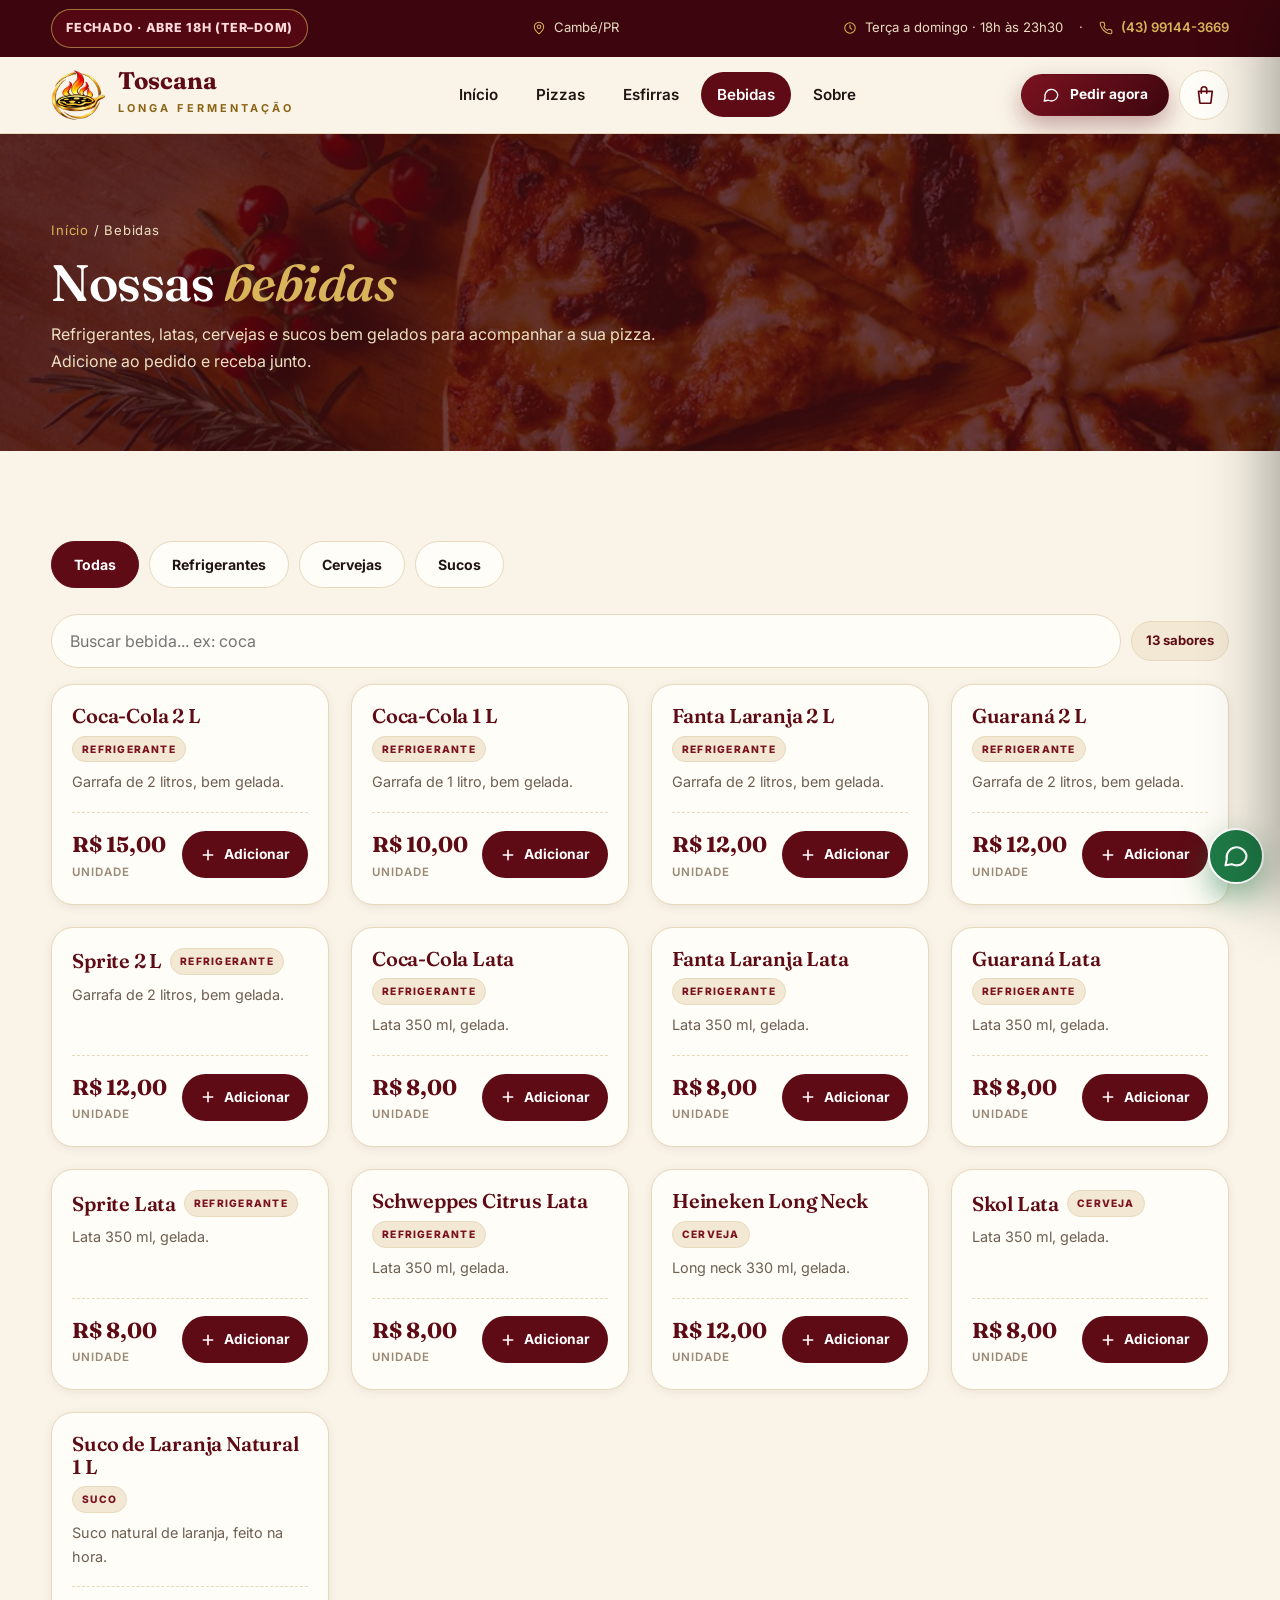
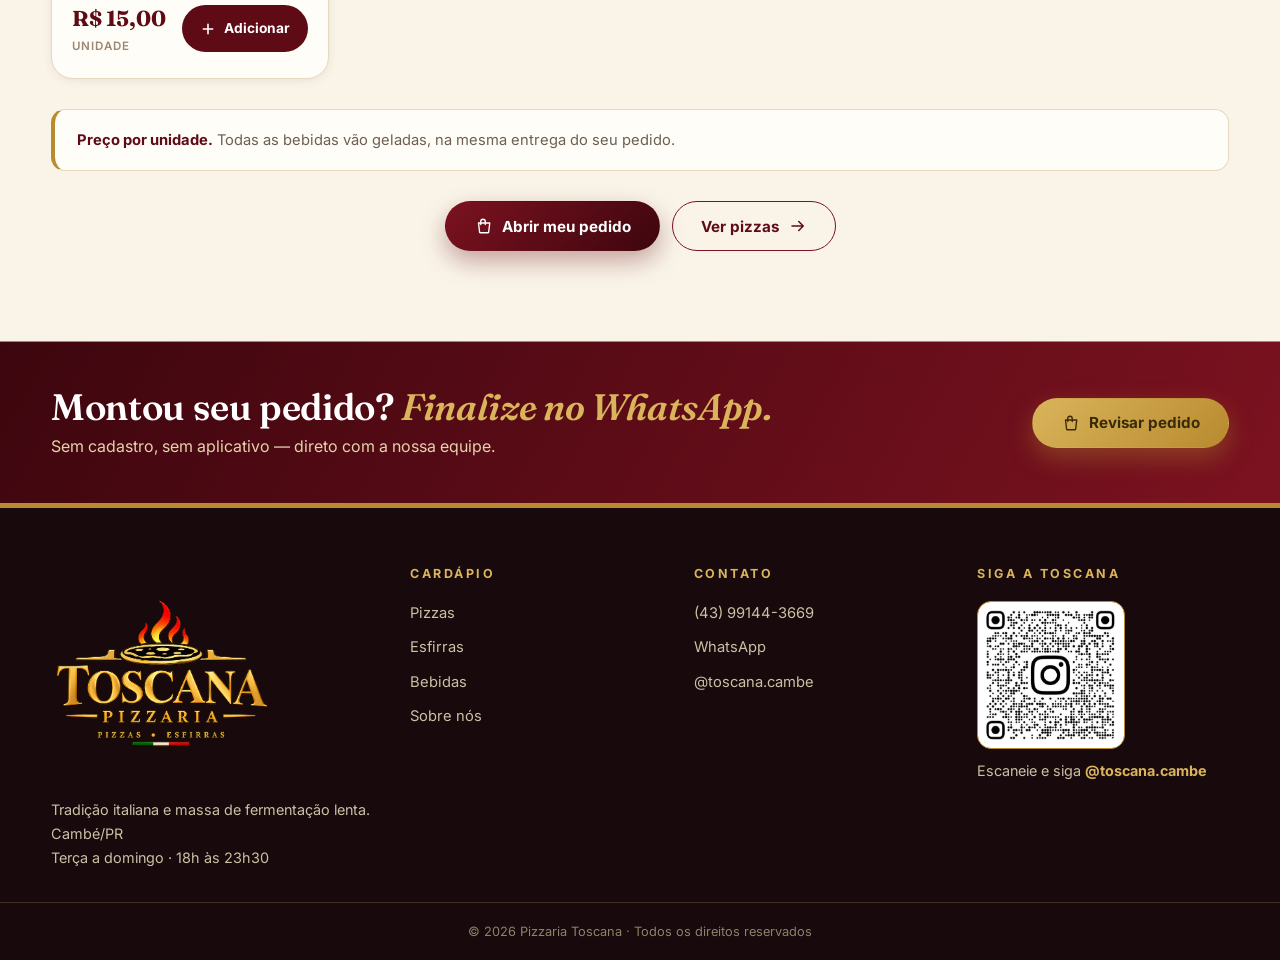
==== bebidas.html @ 695e7f79 "feat(bebidas): nova categoria de bebidas no cardapio e navegacao" ====
<!DOCTYPE html>
<html lang="pt-BR">
<head>
<meta charset="UTF-8">
<meta name="viewport" content="width=device-width, initial-scale=1.0">
<title>Bebidas — Pizzaria Toscana</title>
<meta name="description" content="Bebidas geladas da Toscana: refrigerantes, latas, cervejas e sucos para acompanhar sua pizza. Peça pelo WhatsApp.">
<link rel="icon" type="image/png" href="/assets/logo-mini.PNG">
<link rel="preconnect" href="https://fonts.googleapis.com">
<link rel="preconnect" href="https://fonts.gstatic.com" crossorigin>
<link href="https://fonts.googleapis.com/css2?family=Fraunces:ital,opsz,wght@0,9..144,500;0,9..144,650;1,9..144,500;1,9..144,650&family=Inter:wght@400;600;700;800&display=swap" rel="stylesheet">
<link rel="stylesheet" href="/css/style.css?v=6">
<meta name="theme-color" content="#3d060e">
<link rel="manifest" href="/manifest.json">
<script type="application/ld+json">{"@context":"https://schema.org","@type":"FoodEstablishment","name":"Pizzaria Toscana"}</script>
</head>
<body>

<svg width="0" height="0" style="position:absolute" aria-hidden="true">
  <defs>
    <symbol id="i-bag" viewBox="0 0 24 24" fill="none" stroke="currentColor" stroke-width="1.8" stroke-linecap="round" stroke-linejoin="round"><path d="M6 8h15l-1.5 12.5a1 1 0 0 1-1 .5H8.5a1 1 0 0 1-1-.5L6 8Z"/><path d="M9 10V6a3 3 0 0 1 6 0v4"/></symbol>
    <symbol id="i-phone" viewBox="0 0 24 24" fill="none" stroke="currentColor" stroke-width="1.8" stroke-linecap="round" stroke-linejoin="round"><path d="M22 16.9v3a2 2 0 0 1-2.2 2 19.8 19.8 0 0 1-8.6-3.1 19.5 19.5 0 0 1-6-6A19.8 19.8 0 0 1 2.1 4.2 2 2 0 0 1 4.1 2h3a2 2 0 0 1 2 1.7c.1 1 .4 2 .7 2.9a2 2 0 0 1-.5 2.1L8.1 10a16 16 0 0 0 6 6l1.3-1.3a2 2 0 0 1 2.1-.4c.9.3 1.9.5 2.9.7a2 2 0 0 1 1.6 2Z"/></symbol>
    <symbol id="i-pin" viewBox="0 0 24 24" fill="none" stroke="currentColor" stroke-width="1.8" stroke-linecap="round" stroke-linejoin="round"><path d="M20 10c0 6-8 12-8 12S4 16 4 10a8 8 0 0 1 16 0Z"/><circle cx="12" cy="10" r="3"/></symbol>
    <symbol id="i-clock" viewBox="0 0 24 24" fill="none" stroke="currentColor" stroke-width="1.8" stroke-linecap="round"><circle cx="12" cy="12" r="9"/><path d="M12 7v5l3 2"/></symbol>
    <symbol id="i-arrow" viewBox="0 0 24 24" fill="none" stroke="currentColor" stroke-width="2" stroke-linecap="round" stroke-linejoin="round"><path d="M4 12h15M13 6l6 6-6 6"/></symbol>
    <symbol id="i-x" viewBox="0 0 24 24" fill="none" stroke="currentColor" stroke-width="2.2" stroke-linecap="round"><path d="M6 6l12 12M18 6 6 18"/></symbol>
    <symbol id="i-menu" viewBox="0 0 24 24" fill="none" stroke="currentColor" stroke-width="2" stroke-linecap="round"><path d="M4 7h16M4 12h16M4 17h16"/></symbol>
    <symbol id="i-chat" viewBox="0 0 24 24" fill="none" stroke="currentColor" stroke-width="1.8" stroke-linecap="round" stroke-linejoin="round"><path d="M21 11.5a8.5 8.5 0 0 1-8.5 8.5c-1.5 0-3-.4-4.2-1L3 20l1.1-5.2A8.5 8.5 0 1 1 21 11.5Z"/></symbol>
    <symbol id="i-check" viewBox="0 0 24 24" fill="none" stroke="currentColor" stroke-width="2.2" stroke-linecap="round" stroke-linejoin="round"><path d="M4 12.5l5 5L20 6.5"/></symbol>
  </defs>
</svg>

<div class="topbar">
  <div class="container">
    <span class="topbar-item"><span class="open-badge" data-open-badge>Aberto</span></span><span class="topbar-item topbar-item--hide-mobile"><svg><use href="#i-pin"/></svg><span data-bind="address">Cambé/PR</span></span>
    <span class="topbar-item"><svg><use href="#i-clock"/></svg><span data-bind="hours">Terça a domingo · 18h às 23h30</span>&nbsp;&nbsp;·&nbsp;&nbsp;<svg><use href="#i-phone"/></svg><a data-bind="phone-href" href="#"><span data-bind="phone">(43) 99144-3669</span></a></span>
  </div>
</div>

<header class="site-header" id="siteHeader">
  <div class="container header-inner">
    <a class="brand" href="/" aria-label="Pizzaria Toscana — início">
      <span class="brand-badge"><img src="/assets/logo-mini.PNG" alt="Toscana" width="52" height="52"></span>
      <span><span class="brand-name">Toscana</span><span class="brand-sub">Longa Fermentação</span></span>
    </a>
    <nav class="main-nav" aria-label="Navegação principal">
      <a href="/">Início</a>
      <a href="/pizzas">Pizzas</a>
      <a href="/esfirras">Esfirras</a>
      <a href="/bebidas" class="is-active">Bebidas</a>
      <a href="/sobre">Sobre</a>
    </nav>
    <div class="header-actions">
      <a class="btn btn--wine btn--sm" data-bind="wa" href="#"><svg><use href="#i-chat"/></svg>Pedir agora</a>
      <button class="bag-btn" type="button" data-open-cart aria-label="Abrir pedido"><svg><use href="#i-bag"/></svg><span class="bag-count" data-cart-count style="display:none">0</span></button>
      <button class="nav-toggle" type="button" id="mobileOpen" aria-label="Abrir menu"><svg><use href="#i-menu"/></svg></button>
    </div>
  </div>
</header>

<nav class="mobile-nav" id="mobileNav" aria-label="Menu">
  <div style="display:flex;justify-content:flex-end"><button class="icon-btn" type="button" id="mobileClose" aria-label="Fechar menu" style="border-color:var(--line);color:var(--wine-800)"><svg><use href="#i-x"/></svg></button></div>
  <a class="mobile-link" href="/">Início</a>
  <a class="mobile-link" href="/pizzas">Pizzas</a>
  <a class="mobile-link" href="/esfirras">Esfirras</a>
  <a class="mobile-link" href="/bebidas">Bebidas</a>
  <a class="mobile-link" href="/sobre">Sobre</a>
  <a class="btn btn--wine btn--block" data-bind="wa" href="#">Pedir no WhatsApp</a>
</nav>

<main>
  <div class="page-hero">
    <div class="page-hero-bg"><img src="/assets/hero.jpg" alt="Bebidas geladas da Toscana" loading="lazy" decoding="async"></div>
    <div class="container">
      <p class="crumbs"><a href="/">Início</a> / Bebidas</p>
      <h1>Nossas <em>bebidas</em></h1>
      <p>Refrigerantes, latas, cervejas e sucos bem gelados para acompanhar a sua pizza. Adicione ao pedido e receba junto.</p>
    </div>
  </div>

  <section class="section">
    <div class="container">
      <div class="filter-row" data-filters="gridBebidas">
        <button type="button" class="filter-btn is-active" data-filter="all" aria-pressed="true">Todas</button>
        <button type="button" class="filter-btn" data-filter="refrigerante" aria-pressed="false">Refrigerantes</button>
        <button type="button" class="filter-btn" data-filter="cerveja" aria-pressed="false">Cervejas</button>
        <button type="button" class="filter-btn" data-filter="suco" aria-pressed="false">Sucos</button>
      </div>
      <div class="search-row"><input type="search" data-search inputmode="search" enterkeyhint="search" placeholder="Buscar bebida... ex: coca" aria-label="Buscar bebidas"><span class="count-pill" data-count="gridBebidas" role="status"></span></div>
      <div class="grid grid--4" id="gridBebidas" data-menu="bebidas"></div>
      <div class="search-empty" data-search-empty style="display:none"><p>Nenhuma bebida encontrada. <button type="button" class="link-half" data-clear-search>Limpar busca</button></p></div>
      <div class="menu-note"><strong>Preço por unidade.</strong> Todas as bebidas vão geladas, na mesma entrega do seu pedido.</div>
      <div class="section-more">
        <button class="btn btn--wine" type="button" data-open-cart><svg><use href="#i-bag"/></svg>Abrir meu pedido</button>
        <a href="/pizzas" class="btn btn--ghost">Ver pizzas<svg><use href="#i-arrow"/></svg></a>
      </div>
    </div>
  </section>

  <div class="cta-band">
    <div class="container">
      <div><h2>Montou seu pedido? <em>Finalize no WhatsApp.</em></h2><p>Sem cadastro, sem aplicativo — direto com a nossa equipe.</p></div>
      <button class="btn btn--gold" type="button" data-open-cart><svg><use href="#i-bag"/></svg>Revisar pedido</button>
    </div>
  </div>
</main>

<footer class="site-footer">
  <div class="container footer-grid">
    <div>
      <img class="footer-logo" src="/assets/logo-full.PNG" alt="Pizzaria Toscana — Pizzas e Esfirras">
      <p style="margin-top:14px">Tradição italiana e massa de fermentação lenta.<br><span data-bind="address">Cambé/PR</span><br><span data-bind="hours">Terça a domingo · 18h às 23h30</span></p>
    </div>
    <div><h4>Cardápio</h4><ul><li><a href="/pizzas">Pizzas</a></li><li><a href="/esfirras">Esfirras</a></li><li><a href="/bebidas">Bebidas</a></li><li><a href="/sobre">Sobre nós</a></li></ul></div>
    <div><h4>Contato</h4><ul><li><a data-bind="phone-href" href="#"><span data-bind="phone">(43) 99144-3669</span></a></li><li><a data-bind="wa" href="#">WhatsApp</a></li><li><a data-bind="ig" href="#" target="_blank" rel="noopener"><span data-bind="ig-handle">@toscana.cambe</span></a></li></ul></div>
    <div><h4>Siga a Toscana</h4><a class="qr-card" data-bind="ig" href="#" target="_blank" rel="noopener" aria-label="Abrir o Instagram da Toscana"><img src="/assets/qrcodeig.JPG" alt="QR Code do Instagram @toscana.cambe"></a><p class="qr-caption">Escaneie e siga <strong data-bind="ig-handle">@toscana.cambe</strong></p></div>
  </div>
  <div class="footer-bottom">© <span id="ano"></span> Pizzaria Toscana · Todos os direitos reservados</div>
</footer>

<div class="scrim" id="cartScrim"></div>
<aside class="cart-drawer" id="cartDrawer" role="dialog" aria-modal="true" aria-label="Seu pedido">
  <div class="drawer-head">
    <div><h3>Seu pedido</h3><p>Revise e finalize no WhatsApp</p></div>
    <button class="icon-btn" type="button" data-close-cart aria-label="Fechar"><svg><use href="#i-x"/></svg></button>
  </div>
  <div class="drawer-items" id="cartItems"></div>
  <div class="drawer-foot">
    <div class="total-line"><span>Total do pedido</span><strong id="cartTotal">R$ 0,00</strong></div>
    <button class="btn btn--green btn--block" id="btnCheckout" type="button" data-open-checkout><svg><use href="#i-check"/></svg>Finalizar no WhatsApp</button>
    <p class="foot-note">Taxa de entrega e pagamento combinadas no WhatsApp.</p>
  </div>
</aside>

<div class="modal" id="checkoutModal" role="dialog" aria-modal="true" aria-label="Finalizar pedido">
  <div class="modal-card">
    <div class="modal-head"><h3>Finalizar pedido</h3><p>Resumo · Total <strong id="checkoutTotal">R$ 0,00</strong></p></div>
    <form class="modal-body" id="checkoutForm" novalidate>
      <div class="order-resume" id="orderResume"></div>
      <div class="field"><label for="fName">Nome <i>*</i></label><input id="fName" name="name" autocomplete="name" autocapitalize="words" enterkeyhint="next" aria-describedby="fName-err" placeholder="Seu nome"><span class="field-error" id="fName-err">Informe seu nome.</span></div>
      <div class="field"><label for="fPhone">Telefone / WhatsApp <i>*</i></label><input id="fPhone" name="phone" inputmode="tel" autocomplete="tel" enterkeyhint="next" aria-describedby="fPhone-err" placeholder="(43) 99999-9999"><span class="field-error" id="fPhone-err">Informe um telefone valido com DDD.</span></div>
      <div class="field"><label for="fAddress">Rua e número <i>*</i></label><input id="fAddress" name="address" autocomplete="street-address" enterkeyhint="next" aria-describedby="fAddress-err" placeholder="Rua, número"><span class="field-error" id="fAddress-err">Informe rua e número.</span></div>
      <div class="field"><label for="fDistrict">Bairro <i>*</i></label><select id="fDistrict" name="district"><option value="">Selecione o bairro...</option></select><span class="field-error" id="fDistrict-err">Selecione o bairro para calcular a entrega.</span></div>
      <div class="fee-preview" id="feePreview" role="status"></div>
      <div class="field-2col"><div class="field"><label for="fPayment">Pagamento <i>*</i></label><select id="fPayment"><option value="">Selecione...</option><option>Pix</option><option>Cartão na entrega</option><option>Dinheiro</option></select><span class="field-error" id="fPayment-err">Selecione a forma de pagamento.</span></div><div class="field" id="fChangeWrap"><label for="fChange">Troco para (se dinheiro)</label><input id="fChange" inputmode="decimal" placeholder="Ex: 100"></div></div>
      <div class="field"><label for="fNotes">Complemento / observações</label><input id="fNotes" name="notes" autocomplete="off" enterkeyhint="done" placeholder="Apto, ponto de referência..."></div>
      <div class="modal-foot"><button type="submit" class="btn btn--green btn--block"><svg><use href="#i-chat"/></svg>Enviar pedido no WhatsApp</button>
      <button type="button" class="btn btn--ghost btn--block" data-close-checkout>Voltar ao pedido</button></div>
    </form>
  </div>
</div>

<div class="modal" id="halfModal" role="dialog" aria-modal="true" aria-label="Montar meia-a-meia"><div class="modal-card"><div class="modal-head"><h3 id="halfTitle">Montar meia-a-meia</h3><p id="halfFee"></p></div><div class="modal-body"><div class="half-list" id="halfOptions"></div><div class="field"><label for="halfNotes">Observacao da pizza (opcional)</label><input id="halfNotes" maxlength="80" inputmode="text" enterkeyhint="done" placeholder="Ex: bem assada, sem cebola"></div><button type="button" class="btn btn--wine btn--block" data-confirm-half>Adicionar meia-a-meia</button><button type="button" class="btn btn--ghost btn--block" data-close-half>Cancelar</button></div></div></div><div class="modal" id="successModal" role="dialog" aria-modal="true" aria-label="Pedido enviado"><div class="modal-card"><div class="modal-head"><h3>Pedido enviado!</h3><p>Ja abrimos o WhatsApp para voce confirmar</p></div><div class="modal-body"><div class="success-check"><svg viewBox="0 0 24 24" fill="none" stroke="currentColor" stroke-width="2.2" stroke-linecap="round" stroke-linejoin="round"><path d="M4 12.5l5 5L20 6.5"/></svg></div><p id="successText"></p><button type="button" class="btn btn--green btn--block" data-close-success>Voltar ao cardapio</button><button type="button" class="btn btn--ghost btn--block" id="btnReorder" style="display:none">Pedir o ultimo pedido de novo</button></div></div></div><div class="sticky-bar" id="stickyBar" role="status"><div><strong id="stickyTotal">R$ 0,00</strong><br><span id="stickyCount"></span></div><button class="btn btn--gold btn--sm" type="button" data-open-cart>Abrir pedido</button></div>

<div class="toast" id="toast" role="status"></div>
<a class="float-wa" data-bind="wa" href="#" aria-label="Conversar no WhatsApp"><svg><use href="#i-chat"/></svg></a>

<script>if("serviceWorker" in navigator){window.addEventListener("load",function(){navigator.serviceWorker.register("/sw.js",{updateViaCache:"none"}).catch(function(){});});}</script>
<script src="/js/data.js"></script>
<script src="/js/store.js"></script>
<script src="/js/app.js"></script>
</body>
</html>
---- css/style.css ----
/* ==========================================================================
   PIZZARIA TOSCANA — Design System
   --------------------------------------------------------------------------
   01. Tokens & reset        05. Hero                  09. Split / local
   02. Base & tipografia     06. Marquee               10. Faixa CTA
   03. Utilidades & botoes   07. Cards de produto      11. Paginas internas
   04. Topbar & header       08. Diferenciais          12. Sobre
   13. Rodape  14. Carrinho / modal / toast  15. Formularios
   16. Responsivo  17. Movimento & foco
   ========================================================================== */

/* ---------- 01. Tokens ---------- */
:root {
  --wine-900: #3d060e;
  --wine-800: #5e0b15;
  --wine-700: #7c1220;
  --wine-600: #9c1b28;
  --ember: #b3282d;
  --cream: #faf4e8;
  --paper: #fffdf7;
  --sand: #f2e8d3;
  --line: #e7d9be;
  --gold-700: #8a6414;
  --gold-500: #b98a2f;
  --gold-300: #d9b45b;
  --gold-100: #f4e6c4;
  --ink: #201512;
  --muted: #6e5f52;
  --faint: #9a8875;
  --green: #1e7a46;
  --green-dark: #155c34;
  --danger: #a31621;
  --radius: 14px;
  --radius-lg: 22px;
  --shadow-sm: 0 2px 10px rgba(61, 6, 14, 0.08);
  --shadow-md: 0 14px 34px rgba(61, 6, 14, 0.14);
  --shadow-lg: 0 28px 70px rgba(32, 21, 18, 0.25);
  --font-display: "Fraunces", Georgia, "Times New Roman", serif;
  --font-body: "Inter", system-ui, -apple-system, "Segoe UI", Roboto, Arial, sans-serif;
  --maxw: 1200px;
  --header-h: 76px;
}

/* ---------- Reset ---------- */
*, *::before, *::after { box-sizing: border-box; }
* { margin: 0; }
html { scroll-behavior: smooth; }
body {
  font-family: var(--font-body);
  background: var(--cream);
  color: var(--ink);
  line-height: 1.65;
  -webkit-font-smoothing: antialiased;
  text-rendering: optimizeLegibility;
}
img { display: block; max-width: 100%; }
a { color: inherit; }
button { font: inherit; }
::selection { background: var(--gold-300); color: var(--wine-900); }

/* ---------- 02. Base & tipografia ---------- */
h1, h2, h3 { font-family: var(--font-display); font-weight: 600; line-height: 1.12; letter-spacing: -0.01em; }
p { margin-block: 0; }
.lead { font-size: 1.08rem; color: var(--muted); max-width: 56ch; }

/* ---------- 03. Utilidades ---------- */
.container { width: min(var(--maxw), 92%); margin-inline: auto; }
.ic { width: 18px; height: 18px; flex: none; }
.section { padding-block: clamp(56px, 7vw, 96px); }
.section--tight { padding-block: clamp(40px, 5vw, 64px); }
.section--white { background: var(--paper); border-block: 1px solid var(--line); }
.eyebrow {
  display: inline-flex; align-items: center; gap: 12px;
  font-size: 0.75rem; font-weight: 700; letter-spacing: 0.22em; text-transform: uppercase;
  color: var(--wine-700);
}
.eyebrow::before { content: ""; width: 34px; height: 2px; background: var(--gold-500); }
.eyebrow--center::after { content: ""; width: 34px; height: 2px; background: var(--gold-500); }
.eyebrow--light { color: var(--gold-300); }
.section-head { max-width: 680px; margin-bottom: clamp(28px, 4vw, 48px); }
.section-head--center { margin-inline: auto; text-align: center; }
.section-head h2 { font-size: clamp(1.9rem, 3.6vw, 2.9rem); color: var(--wine-800); margin: 14px 0 10px; }
.section-head h2 em { font-style: italic; color: var(--gold-700); }
.section-head p { color: var(--muted); }

/* Botoes */
.btn {
  display: inline-flex; align-items: center; justify-content: center; gap: 10px;
  padding: 15px 28px; border-radius: 999px; border: 1px solid transparent;
  font-weight: 700; font-size: 0.95rem; line-height: 1; text-decoration: none; cursor: pointer;
  transition: transform 0.16s ease, box-shadow 0.16s ease, background 0.16s ease, color 0.16s ease;
  white-space: nowrap;
}
.btn svg { width: 18px; height: 18px; flex: none; }
.btn:active { transform: scale(0.97); }
.btn--gold { background: linear-gradient(135deg, var(--gold-300), var(--gold-500)); color: #3a2a05; box-shadow: 0 10px 24px rgba(185, 138, 47, 0.38); }
.btn--gold:hover { transform: translateY(-2px); box-shadow: 0 16px 30px rgba(185, 138, 47, 0.45); }
.btn--wine { background: linear-gradient(135deg, var(--wine-700), var(--wine-900)); color: #fff; box-shadow: 0 10px 24px rgba(94, 11, 21, 0.35); }
.btn--wine:hover { transform: translateY(-2px); }
.btn--ghost { background: transparent; color: var(--wine-800); border-color: var(--wine-700); }
.btn--ghost:hover { background: var(--wine-800); color: #fff; }
.btn--light { background: rgba(255, 255, 255, 0.12); color: #fff; border-color: rgba(255, 255, 255, 0.55); backdrop-filter: blur(4px); }
.btn--light:hover { background: rgba(255, 255, 255, 0.22); }
.btn--green { background: var(--green); color: #fff; box-shadow: 0 10px 24px rgba(30, 122, 70, 0.35); }
.btn--green:hover { background: var(--green-dark); transform: translateY(-2px); }
.btn--block { width: 100%; }
.btn--sm { padding: 11px 20px; font-size: 0.86rem; }
.btn[disabled] { opacity: 0.5; cursor: not-allowed; transform: none; }

/* ---------- 04. Topbar & header ---------- */
.topbar { background: var(--wine-900); color: #e9dcc2; font-size: 0.82rem; }
.topbar .container { display: flex; justify-content: space-between; align-items: center; gap: 12px; padding-block: 9px; flex-wrap: wrap; }
.topbar-item { display: inline-flex; align-items: center; gap: 8px; }
.topbar-item svg { width: 14px; height: 14px; color: var(--gold-300); }
.topbar a { color: var(--gold-300); text-decoration: none; font-weight: 600; }
.topbar a:hover { text-decoration: underline; }

.site-header {
  position: sticky; top: 0; z-index: 60;
  background: rgba(250, 244, 232, 0.94);
  backdrop-filter: blur(14px); -webkit-backdrop-filter: blur(14px);
  border-bottom: 1px solid var(--line);
  transition: box-shadow 0.2s ease;
}
.site-header.is-scrolled { box-shadow: var(--shadow-md); }
.header-inner { display: flex; align-items: center; justify-content: space-between; gap: 18px; min-height: var(--header-h); }
.brand { display: flex; align-items: center; gap: 13px; text-decoration: none; }
.brand-badge {
  width: 54px; height: 54px; flex: none;
  display: inline-flex; align-items: center; justify-content: center;
  background: none; border: none; box-shadow: none;
}
.brand-badge img { width: 100%; height: 100%; object-fit: contain; }
.brand-name { font-family: var(--font-display); font-size: 1.5rem; font-weight: 700; color: var(--wine-800); line-height: 1; display: block; }
.brand-sub { font-size: 0.68rem; font-weight: 700; letter-spacing: 0.28em; text-transform: uppercase; color: var(--gold-700); }
.main-nav { display: flex; align-items: center; gap: 6px; }
.main-nav a {
  text-decoration: none; font-weight: 600; font-size: 0.95rem; color: var(--ink);
  padding: 10px 16px; border-radius: 999px; transition: background 0.15s, color 0.15s;
}
.main-nav a:hover { background: var(--sand); }
.main-nav a.is-active { background: var(--wine-800); color: #fff; }
.header-actions { display: flex; align-items: center; gap: 10px; }
.bag-btn {
  position: relative; display: inline-grid; place-items: center;
  width: 50px; height: 50px; border-radius: 50%;
  border: 1px solid var(--line); background: var(--paper); cursor: pointer;
  transition: border-color 0.15s, transform 0.15s;
}
.bag-btn:hover { border-color: var(--gold-500); transform: translateY(-1px); }
.bag-btn svg { width: 22px; height: 22px; color: var(--wine-800); }
.bag-count {
  position: absolute; top: -5px; right: -5px;
  min-width: 24px; height: 24px; padding-inline: 5px; border-radius: 999px;
  background: var(--wine-700); color: #fff; border: 2px solid var(--cream);
  font-size: 0.75rem; font-weight: 800; display: grid; place-items: center;
}
.nav-toggle { display: none; width: 48px; height: 48px; border-radius: 12px; border: 1px solid var(--line); background: var(--paper); cursor: pointer; }
.nav-toggle svg { width: 22px; height: 22px; color: var(--wine-800); }

/* Navegacao mobile */
.mobile-nav {
  position: fixed; inset: 0 auto 0 0; width: min(320px, 86%); z-index: 120;
  background: var(--paper); border-right: 1px solid var(--line);
  padding: 28px; display: flex; flex-direction: column; gap: 6px;
  transform: translateX(-105%); transition: transform 0.25s ease;
}
.mobile-nav.is-open { transform: none; }
.mobile-nav a { text-decoration: none; font-family: var(--font-display); font-size: 1.35rem; color: var(--wine-800); padding: 12px 6px; border-bottom: 1px solid var(--line); }
.mobile-nav a:last-of-type { border-bottom: none; }
.mobile-nav .btn { margin-top: 18px; }

/* ---------- 05. Hero (home) ---------- */
.hero { position: relative; background: var(--wine-900); color: #fff; overflow: hidden; }
.hero-bg { position: absolute; inset: 0; }
.hero-bg img { width: 100%; height: 100%; object-fit: cover; opacity: 0.32; }
.hero-bg::after { content: ""; position: absolute; inset: 0; background: linear-gradient(100deg, rgba(30, 5, 9, 0.92) 30%, rgba(61, 6, 14, 0.55) 65%, rgba(61, 6, 14, 0.25)); }
.hero .container { position: relative; display: grid; grid-template-columns: 1.05fr 0.95fr; gap: clamp(28px, 4vw, 56px); align-items: center; padding-block: clamp(56px, 7vw, 96px); }
.hero h1 { font-size: clamp(2.5rem, 5vw, 4.2rem); margin: 18px 0 16px; }
.hero h1 em { font-style: italic; color: var(--gold-300); }
.hero .lead { color: #efdfc2; }
.hero-cta { display: flex; gap: 12px; flex-wrap: wrap; margin-top: 28px; }
.hero-proof { display: flex; gap: clamp(20px, 3vw, 40px); margin-top: 34px; padding-top: 24px; border-top: 1px solid rgba(217, 180, 91, 0.35); flex-wrap: wrap; }
.proof strong { font-family: var(--font-display); font-size: 1.55rem; color: var(--gold-300); display: flex; align-items: center; gap: 8px; }
.proof strong svg { width: 20px; height: 20px; }
.proof span { font-size: 0.83rem; color: #d9c9a8; display: block; margin-top: 2px; }

/* Colagem de fotos do hero */
.collage { position: relative; min-height: 440px; }
.collage-main { position: absolute; inset: 0 8% 12% 0; border-radius: var(--radius-lg); overflow: hidden; border: 1px solid rgba(217, 180, 91, 0.5); box-shadow: var(--shadow-lg); }
.collage-main img { width: 100%; height: 100%; object-fit: cover; }
.collage-small { position: absolute; right: 0; bottom: 0; width: 46%; aspect-ratio: 1; border-radius: var(--radius-lg); overflow: hidden; border: 6px solid var(--cream); box-shadow: var(--shadow-lg); }
.collage-small img { width: 100%; height: 100%; object-fit: cover; }
.collage-badge {
  position: absolute; top: 6%; right: 4%; z-index: 2;
  background: linear-gradient(135deg, var(--gold-300), var(--gold-500)); color: #3a2a05;
  border-radius: 16px; padding: 14px 18px; text-align: center; box-shadow: var(--shadow-md);
}
.collage-badge strong { font-family: var(--font-display); font-size: 1.6rem; display: block; line-height: 1; }
.collage-badge span { font-size: 0.72rem; font-weight: 800; letter-spacing: 0.14em; text-transform: uppercase; }

/* ---------- 06. Marquee ---------- */
.marquee { background: var(--wine-800); border-block: 1px solid var(--gold-500); overflow: hidden; }
.marquee-track { display: flex; gap: 0; width: max-content; animation: marquee 28s linear infinite; }
.marquee-track span {
  color: var(--gold-100); font-family: var(--font-display); font-size: 1rem; letter-spacing: 0.12em; text-transform: uppercase;
  padding: 14px 0; white-space: nowrap;
}
.marquee-track span::after { content: "·"; color: var(--gold-500); margin: 0 26px; }
@keyframes marquee { to { transform: translateX(-50%); } }

/* ---------- 07. Cards de produto ---------- */
.grid { display: grid; gap: 22px; }
.grid--4 { grid-template-columns: repeat(4, 1fr); }
.grid--3 { grid-template-columns: repeat(3, 1fr); }
/* Cardápios usam grade fluida (sem fotos, cartas text-first) */
[data-menu] { grid-template-columns: repeat(auto-fill, minmax(250px, 1fr)); }
.product-card {
  background: var(--paper); border: 1px solid var(--line); border-radius: var(--radius-lg);
  display: flex; flex-direction: column;
  box-shadow: var(--shadow-sm);
  transition: transform 0.2s ease, box-shadow 0.2s ease;
}
.product-card:hover { transform: translateY(-5px); box-shadow: var(--shadow-md); }
.pc-head { display: flex; flex-wrap: wrap; align-items: center; gap: 8px; }
.pc-head h3 { font-size: 1.25rem; color: var(--wine-800); }
.cat-tag {
  font-size: 0.64rem; font-weight: 800; letter-spacing: 0.12em; text-transform: uppercase;
  color: var(--wine-700); background: var(--sand); border: 1px solid var(--line);
  padding: 4px 9px; border-radius: 999px;
}
.product-card[data-kind="especial"] .cat-tag { color: var(--gold-700); }
.product-body { padding: 20px 20px 22px; display: flex; flex-direction: column; gap: 8px; flex: 1; }
.product-desc { font-size: 0.9rem; color: var(--muted); flex: 1; }
.size-row { display: flex; gap: 8px; margin-top: 6px; }
.size-pill {
  border: 1px solid var(--line); background: var(--cream); color: var(--ink);
  border-radius: 999px; padding: 8px 14px; font-size: 0.8rem; font-weight: 700; cursor: pointer;
  transition: background 0.15s, color 0.15s, border-color 0.15s;
}
.size-pill:hover { border-color: var(--gold-500); }
.size-pill.is-active { background: var(--wine-800); border-color: var(--wine-800); color: #fff; }
.product-foot { display: flex; align-items: center; justify-content: space-between; gap: 10px; margin-top: 10px; padding-top: 14px; border-top: 1px dashed var(--line); }
.product-price { font-family: var(--font-display); font-size: 1.35rem; font-weight: 700; color: var(--wine-800); }
.product-price small { display: block; font-family: var(--font-body); font-size: 0.72rem; font-weight: 600; color: var(--faint); text-transform: uppercase; letter-spacing: 0.08em; }
.add-btn {
  display: inline-flex; align-items: center; gap: 8px;
  background: var(--wine-800); color: #fff; border: none; border-radius: 999px;
  padding: 12px 18px; font-size: 0.86rem; font-weight: 700; cursor: pointer;
  transition: background 0.15s, transform 0.15s;
}
.add-btn svg { width: 16px; height: 16px; }
.add-btn:hover { background: var(--wine-600); transform: translateY(-1px); }
.section-more { margin-top: 30px; display: flex; justify-content: center; gap: 12px; flex-wrap: wrap; }

/* Filtros */
.filter-row { display: flex; gap: 10px; flex-wrap: wrap; margin-bottom: 26px; }
.filter-btn { border: 1px solid var(--line); background: var(--paper); padding: 11px 22px; border-radius: 999px; font-weight: 700; font-size: 0.88rem; cursor: pointer; color: var(--ink); }
.filter-btn:hover { border-color: var(--gold-500); }
.filter-btn.is-active { background: var(--wine-800); border-color: var(--wine-800); color: #fff; }
.menu-note {
  margin-top: 30px; background: var(--paper); border: 1px solid var(--line); border-left: 4px solid var(--gold-500);
  border-radius: var(--radius); padding: 18px 22px; font-size: 0.92rem; color: var(--muted);
}
.menu-note strong { color: var(--wine-800); }

/* ---------- 08. Diferenciais ---------- */
.values { display: grid; grid-template-columns: repeat(3, 1fr); gap: 22px; }
.value-card { background: var(--paper); border: 1px solid var(--line); border-radius: var(--radius-lg); padding: 32px 28px; box-shadow: var(--shadow-sm); }
.value-ico {
  width: 56px; height: 56px; border-radius: 18px; display: grid; place-items: center;
  background: linear-gradient(135deg, var(--wine-700), var(--wine-900)); margin-bottom: 18px;
}
.value-ico svg { width: 26px; height: 26px; color: var(--gold-300); }
.value-card h3 { font-size: 1.3rem; color: var(--wine-800); margin-bottom: 8px; }
.value-card p { color: var(--muted); font-size: 0.94rem; }

/* ---------- 09. Split / local ---------- */
.split { display: grid; grid-template-columns: 1fr 1.1fr; gap: clamp(24px, 3vw, 40px); align-items: stretch; }
.info-panel { background: var(--wine-900); color: #f2e6cb; border-radius: var(--radius-lg); padding: clamp(28px, 3.5vw, 44px); position: relative; overflow: hidden; }
.info-panel::before { content: ""; position: absolute; top: 0; left: 0; right: 0; height: 4px; background: linear-gradient(90deg, var(--gold-500), var(--gold-300), var(--gold-500)); }
.info-panel h3 { font-size: 1.7rem; margin: 12px 0 20px; color: #fff; }
.info-list { list-style: none; padding: 0; display: grid; gap: 16px; }
.info-list li { display: flex; gap: 14px; align-items: flex-start; }
.info-ico { width: 44px; height: 44px; flex: none; border-radius: 14px; display: grid; place-items: center; background: rgba(217, 180, 91, 0.14); border: 1px solid rgba(217, 180, 91, 0.4); }
.info-ico svg { width: 20px; height: 20px; color: var(--gold-300); }
.info-list strong { display: block; font-size: 0.78rem; letter-spacing: 0.14em; text-transform: uppercase; color: var(--gold-300); margin-bottom: 2px; }
.info-list p, .info-list a { font-size: 1rem; color: #f2e6cb; text-decoration: none; }
.info-list a:hover { color: var(--gold-300); }
.info-actions { display: flex; gap: 10px; flex-wrap: wrap; margin-top: 26px; }
.map-frame { border-radius: var(--radius-lg); overflow: hidden; border: 1px solid var(--line); min-height: 420px; background: var(--sand); box-shadow: var(--shadow-sm); }
.map-frame iframe { width: 100%; height: 100%; min-height: 420px; border: 0; display: block; }

/* ---------- 10. Faixa CTA ---------- */
.cta-band { background: linear-gradient(120deg, var(--wine-900), var(--wine-700)); border-block: 1px solid var(--gold-500); color: #fff; }
.cta-band .container { display: flex; align-items: center; justify-content: space-between; gap: 22px; flex-wrap: wrap; padding-block: 44px; }
.cta-band h2 { font-size: clamp(1.6rem, 3vw, 2.3rem); }
.cta-band h2 em { color: var(--gold-300); font-style: italic; }
.cta-band p { color: #e6d3ab; margin-top: 6px; }

/* ---------- 11. Paginas internas ---------- */
.page-hero { background: var(--wine-900); color: #fff; position: relative; overflow: hidden; }
.page-hero-bg { position: absolute; inset: 0; }
.page-hero-bg img { width: 100%; height: 100%; object-fit: cover; opacity: 0.28; }
.page-hero .container { position: relative; padding-block: clamp(48px, 6vw, 80px); }
.crumbs { font-size: 0.82rem; color: var(--gold-300); margin-bottom: 12px; letter-spacing: 0.06em; }
.crumbs a { color: var(--gold-300); text-decoration: none; }
.crumbs a:hover { text-decoration: underline; }
.page-hero h1 { font-size: clamp(2.1rem, 4.4vw, 3.2rem); }
.page-hero h1 em { font-style: italic; color: var(--gold-300); }
.page-hero p { color: #efdfc2; max-width: 62ch; margin-top: 10px; }

/* ---------- 12. Sobre ---------- */
.about-grid { display: grid; grid-template-columns: 1fr 1fr; gap: clamp(26px, 4vw, 56px); align-items: center; }
.about-photos { position: relative; min-height: 420px; }
.about-photos .ph1 { position: absolute; inset: 0; border-radius: var(--radius-lg); overflow: hidden; box-shadow: var(--shadow-md); }
.about-photos .ph2 { position: absolute; right: 0; bottom: 0; width: 52%; aspect-ratio: 4/3.4; border-radius: var(--radius-lg); overflow: hidden; border: 6px solid var(--cream); box-shadow: var(--shadow-lg); }
.about-photos img { width: 100%; height: 100%; object-fit: cover; }
.stats-row { display: grid; grid-template-columns: repeat(3, 1fr); gap: 14px; margin-top: 30px; padding-top: 26px; border-top: 1px solid var(--line); }
.stats-row strong { font-family: var(--font-display); font-size: 1.9rem; color: var(--wine-800); display: block; }
.stats-row span { font-size: 0.82rem; color: var(--muted); }

/* ---------- 13. Rodape ---------- */
.site-footer { background: #17090c; color: #cdbfa4; border-top: 4px solid var(--gold-500); }
.footer-grid { display: grid; grid-template-columns: 1.3fr 1fr 1fr 1fr; gap: 32px; padding-block: 56px 32px; }
.footer-brand { display: flex; align-items: center; gap: 12px; margin-bottom: 14px; }
.footer-brand img { width: 46px; height: 46px; }
.footer-brand strong { font-family: var(--font-display); font-size: 1.35rem; color: #fff; display: block; line-height: 1.1; }
.footer-brand span { font-size: 0.68rem; letter-spacing: 0.26em; text-transform: uppercase; color: var(--gold-300); }
.site-footer p { font-size: 0.9rem; }
.site-footer h4 { color: var(--gold-300); font-size: 0.78rem; letter-spacing: 0.2em; text-transform: uppercase; font-family: var(--font-body); margin-bottom: 16px; }
.site-footer ul { list-style: none; padding: 0; display: grid; gap: 10px; font-size: 0.92rem; }
.site-footer ul a { text-decoration: none; color: #cdbfa4; }
.site-footer ul a:hover { color: var(--gold-300); }
.footer-bottom { border-top: 1px solid rgba(217, 180, 91, 0.22); padding-block: 18px; text-align: center; font-size: 0.8rem; color: #8f8069; }
.footer-logo { width: min(220px, 100%); background: none; border: none; }
.qr-card {
  display: block; width: min(148px, 100%); background: #fff;
  border-radius: 14px; padding: 8px; border: 1px solid var(--gold-500);
  transition: transform 0.16s ease;
}
.qr-card:hover { transform: translateY(-2px); }
.qr-card img { width: 100%; border-radius: 8px; }
.qr-caption { font-size: 0.85rem; margin-top: 10px; }
.qr-caption strong { color: var(--gold-300); }

/* ---------- 14. Carrinho / modal / toast ---------- */
.scrim { position: fixed; inset: 0; z-index: 90; background: rgba(23, 9, 12, 0.6); opacity: 0; pointer-events: none; transition: opacity 0.22s ease; }
.scrim.is-visible { opacity: 1; pointer-events: auto; }
.cart-drawer {
  position: fixed; top: 0; right: 0; z-index: 100;
  width: min(430px, 100%); height: 100vh; height: 100dvh; height: 100svh; display: flex; flex-direction: column;
  background: var(--cream); border-left: 1px solid var(--gold-500);
  box-shadow: -24px 0 60px rgba(0, 0, 0, 0.35);
  transform: translateX(103%); transition: transform 0.28s cubic-bezier(0.32, 0.72, 0.35, 1);
}
.cart-drawer.is-open { transform: none; }
.drawer-head { background: linear-gradient(135deg, var(--wine-900), var(--wine-700)); color: #fff; padding: 20px 22px; display: flex; align-items: center; justify-content: space-between; border-bottom: 2px solid var(--gold-500); }
.drawer-head h3 { font-size: 1.3rem; }
.drawer-head p { font-size: 0.8rem; color: var(--gold-100); }
.icon-btn { width: 44px; height: 44px; border-radius: 50%; border: 1px solid rgba(255, 255, 255, 0.35); background: transparent; color: #fff; cursor: pointer; display: grid; place-items: center; }
.icon-btn:hover { background: rgba(255, 255, 255, 0.15); }
.icon-btn svg { width: 17px; height: 17px; }
.drawer-items { flex: 1; overflow-y: auto; padding: 18px; display: flex; flex-direction: column; gap: 12px; }
.cart-empty { text-align: center; padding: 56px 20px; color: var(--muted); }
.cart-empty svg { width: 52px; height: 52px; color: var(--line); margin: 0 auto 14px; }
.cart-item { background: var(--paper); border: 1px solid var(--line); border-radius: var(--radius); padding: 12px; display: grid; grid-template-columns: 1fr auto; gap: 12px; align-items: center; }
.cart-item h4 { font-family: var(--font-body); font-size: 0.9rem; font-weight: 700; color: var(--wine-800); }
.cart-item .meta { font-size: 0.78rem; color: var(--muted); }
.qty { display: inline-flex; align-items: center; gap: 10px; margin-top: 8px; }
.qty button { width: 30px; height: 30px; border-radius: 50%; border: 1px solid var(--line); background: var(--cream); cursor: pointer; display: grid; place-items: center; color: var(--wine-800); }
.qty button:hover { border-color: var(--wine-700); }
.qty button svg { width: 14px; height: 14px; }
.qty strong { min-width: 20px; text-align: center; }
.line-total { font-family: var(--font-display); font-weight: 700; color: var(--wine-800); }
.link-danger { background: none; border: none; color: var(--danger); font-size: 0.82rem; font-weight: 700; cursor: pointer; padding: 8px 4px; margin-top: 6px; min-height: 36px; }
.link-danger:hover { text-decoration: underline; }
.drawer-foot { background: var(--paper); border-top: 1px solid var(--line); padding: 18px 22px calc(22px + env(safe-area-inset-bottom, 0px)); }
.total-line { display: flex; justify-content: space-between; align-items: baseline; margin-bottom: 14px; }
.total-line span:first-child { font-weight: 700; font-size: 0.95rem; }
.total-line strong { font-family: var(--font-display); font-size: 1.7rem; color: var(--wine-800); }
.foot-note { font-size: 0.78rem; color: var(--faint); text-align: center; margin-top: 10px; }

/* Modal */
.modal { position: fixed; inset: 0; z-index: 110; display: none; place-items: center; padding: 18px; }
.modal.is-open { display: grid; }
.modal-card { background: var(--cream); border-radius: 20px; width: min(540px, 100%); max-height: 92vh; max-height: 92dvh; max-height: 92svh; overflow-y: auto; -webkit-overflow-scrolling: touch; overscroll-behavior: contain; border: 1px solid var(--gold-500); box-shadow: var(--shadow-lg); }
.modal-head { background: linear-gradient(135deg, var(--wine-900), var(--wine-700)); color: #fff; padding: 24px 26px; border-bottom: 2px solid var(--gold-500); }
.modal-head h3 { font-size: 1.45rem; }
.modal-head p { font-size: 0.88rem; color: var(--gold-100); margin-top: 4px; }
.modal-body { padding: 24px 26px; display: grid; gap: 14px; }
.order-resume { background: var(--paper); border: 1px dashed var(--gold-500); border-radius: var(--radius); padding: 14px 16px; font-size: 0.87rem; white-space: pre-line; color: var(--ink); }

/* Toast */
.toast {
  position: fixed; bottom: calc(88px + env(safe-area-inset-bottom, 0px)); left: 50%; z-index: 130;
  transform: translate(-50%, 90px); opacity: 0;
  background: var(--wine-900); color: #fff; border: 1px solid var(--gold-500);
  padding: 14px 24px; border-radius: 999px; font-size: 0.9rem; font-weight: 600;
  box-shadow: var(--shadow-lg); transition: transform 0.25s ease, opacity 0.25s ease;
  max-width: 92%; text-align: center;
}
.toast.is-visible { transform: translate(-50%, 0); opacity: 1; }

/* Botao flutuante */
.float-wa {
  position: fixed; right: 16px; bottom: calc(16px + env(safe-area-inset-bottom, 0px)); z-index: 80;
  width: 56px; height: 56px; border-radius: 50%;
  background: var(--green); display: grid; place-items: center;
  box-shadow: 0 14px 32px rgba(30, 122, 70, 0.5); border: 2px solid #fff;
  transition: transform 0.16s ease, opacity 0.2s ease;
}
.float-wa:hover { transform: scale(1.06); }
.float-wa svg { width: 28px; height: 28px; color: #fff; }
/* Evita colisão com a barra de pedido: some o flutuante quando há itens */
body.has-items .float-wa { opacity: 0; pointer-events: none; transform: scale(0.9); }

/* ---------- 15. Formularios ---------- */
.field label { display: block; font-size: 0.82rem; font-weight: 700; margin-bottom: 7px; }
.field label i { font-style: normal; color: var(--danger); }
.field input {
  width: 100%; border: 1px solid var(--line); border-radius: 12px;
  padding: 13px 15px; font: inherit; font-size: 16px; background: var(--paper); color: var(--ink);
}
.field input:focus { outline: 2px solid var(--gold-500); border-color: var(--gold-500); }
.field input.is-invalid { border-color: var(--danger); outline-color: var(--danger); }
.field-error { display: none; font-size: 0.79rem; color: var(--danger); margin-top: 5px; font-weight: 600; }
.field-error.is-visible { display: block; }
.field-2col { display: grid; grid-template-columns: 1fr 1fr; gap: 12px; }

/* Aberto/fechado, busca, meia-a-meia, checkout extra */
.open-badge { display: inline-flex; align-items: center; gap: 8px; font-size: 0.78rem; font-weight: 800; letter-spacing: 0.06em; text-transform: uppercase; padding: 8px 14px; border-radius: 999px; border: 1px solid rgba(217,180,91,.6); background: rgba(30,122,70,.18); color: #bff0d2; }
.open-badge.is-closed { background: rgba(163,22,33,.22); color: #ffd9dc; }
.open-badge--dark { background: var(--wine-800); color: #fff; border-color: var(--wine-800); }
.open-badge--dark.is-closed { background: #5a5a5a; border-color: #5a5a5a; color: #fff; }
.search-row { display: flex; gap: 10px; align-items: center; margin-bottom: 16px; flex-wrap: wrap; }
.search-row input[type="search"] { flex: 1 1 180px; min-width: 0; border: 1px solid var(--line); border-radius: 999px; padding: 13px 18px; font: inherit; font-size: 16px; background: var(--paper); color: var(--ink); }
.search-row input[type="search"]:focus { outline: 2px solid var(--gold-500); border-color: var(--gold-500); }
.count-pill { font-size: 0.82rem; font-weight: 700; color: var(--wine-800); background: var(--sand); border: 1px solid var(--line); padding: 8px 14px; border-radius: 999px; white-space: nowrap; flex: none; }
.price-list { font-size: 0.82rem; font-weight: 700; color: var(--gold-700); }
.link-half { background: none; border: none; color: var(--wine-700); font-size: 0.85rem; font-weight: 700; cursor: pointer; padding: 10px 4px; min-height: 40px; text-align: left; text-decoration: underline; text-underline-offset: 3px; }
.link-half:hover { color: var(--wine-600); }
.menu-empty, .search-empty { background: var(--paper); border: 1px dashed var(--gold-500); border-radius: var(--radius); padding: 22px; text-align: center; color: var(--muted); margin-top: 14px; }
.half-opt { display: flex; gap: 12px; align-items: flex-start; border: 1px solid var(--line); border-radius: 12px; padding: 14px; cursor: pointer; background: var(--paper); min-height: 56px; }
.half-opt:hover { border-color: var(--gold-500); }
.half-opt input { width: 28px; height: 28px; margin-top: 2px; flex: none; accent-color: var(--wine-800); }
.half-opt strong { display: block; color: var(--wine-800); font-size: 0.94rem; }
.half-opt small { color: var(--muted); font-size: 0.82rem; }
.half-list { display: grid; gap: 10px; max-height: 50vh; max-height: 50dvh; overflow-y: auto; -webkit-overflow-scrolling: touch; }
.field select { width: 100%; border: 1px solid var(--line); border-radius: 12px; padding: 13px 15px; font: inherit; font-size: 16px; background: var(--paper); color: var(--ink); }
.field select:focus { outline: 2px solid var(--gold-500); border-color: var(--gold-500); }
.field select.is-invalid { border-color: var(--danger); }
.fee-preview { font-size: 0.85rem; font-weight: 700; color: var(--wine-800); background: var(--gold-100); border: 1px solid var(--gold-500); border-radius: 10px; padding: 10px 14px; }
.toast-undo { margin-left: 12px; background: var(--gold-300); color: var(--wine-900); border: none; border-radius: 999px; padding: 6px 14px; font-weight: 800; cursor: pointer; }
.sticky-bar { position: fixed; left: 50%; transform: translate(-50%, 90px); bottom: calc(12px + env(safe-area-inset-bottom, 0px)); z-index: 85; display: flex; align-items: center; gap: 14px; background: var(--wine-900); color: #fff; border: 1px solid var(--gold-500); border-radius: 999px; padding: 10px 10px 10px 20px; box-shadow: var(--shadow-lg); opacity: 0; transition: transform .25s ease, opacity .25s ease; max-width: calc(100% - 24px); width: max-content; }
.sticky-bar.is-visible { transform: translate(-50%, 0); opacity: 1; }
.sticky-bar strong { font-family: var(--font-display); font-size: 1.1rem; }
.sticky-bar span { font-size: 0.82rem; color: var(--gold-100); }
body.cart-open .float-wa, body.cart-open .sticky-bar { display: none; }
.qty button { width: 44px; height: 44px; }
.size-row { display: flex; gap: 8px; margin-top: 6px; flex-wrap: wrap; }
.size-pill { min-height: 44px; }
.success-check { width: 56px; height: 56px; border-radius: 50%; display: grid; place-items: center; background: var(--green); color: #fff; margin-bottom: 12px; }
.success-check svg { width: 28px; height: 28px; }

/* ---------- 16. Responsivo ---------- */
@media (max-width: 1020px) {
  .grid--4 { grid-template-columns: repeat(2, 1fr); }
  .grid--3 { grid-template-columns: repeat(2, 1fr); }
  .hero .container { grid-template-columns: 1fr; }
  .collage { min-height: 340px; }
  .split, .about-grid { grid-template-columns: 1fr; }
  .values { grid-template-columns: 1fr; }
  .footer-grid { grid-template-columns: 1fr 1fr; }
  .header-actions .btn { display: none; }
}
/* ---------- 16b. Mobile — cards compactos 2 colunas ---------- */
@media (max-width: 680px) and (min-width: 381px) {
  .grid--4, .grid--3 { grid-template-columns: repeat(2, 1fr); gap: 12px; }
  .product-body { padding: 14px; gap: 6px; }
  .product-body h3 { font-size: 1.02rem; line-height: 1.2; }
  .product-desc { font-size: 0.8rem; line-height: 1.45; display: -webkit-box; -webkit-line-clamp: 3; -webkit-box-orient: vertical; overflow: hidden; }
  .price-list { font-size: 0.72rem; }
  .product-price { font-size: 1.1rem; }
  .add-btn { padding: 10px 12px; font-size: 0.8rem; }
  .product-foot { gap: 8px; }
  .size-pill { padding: 8px 12px; font-size: 0.76rem; }
}
@media (max-width: 680px) {
  :root { --header-h: 60px; }
  .site-header { background: var(--cream); backdrop-filter: none; -webkit-backdrop-filter: none; }
  .main-nav { display: none; }
  .nav-toggle { display: grid; place-items: center; width: 44px; height: 44px; }
  .bag-btn { width: 44px; height: 44px; }
  .brand-badge { width: 40px; height: 40px; }
  .brand-name { font-size: 1.2rem; }
  .brand-sub { font-size: 0.6rem; letter-spacing: 0.22em; }
  .header-inner { gap: 10px; }
  .header-actions { gap: 8px; }
  .header-actions .btn { display: none; }
  .grid--4, .grid--3 { gap: 14px; }
  .section { padding-block: 40px; }
  .section-head h2 { font-size: 1.7rem; }
  .hero .container { padding-block: 40px; }
  .hero h1 { font-size: clamp(2rem, 8vw, 2.5rem); }
  .hero-cta { display: grid; grid-template-columns: 1fr; }
  .hero-cta .btn { width: 100%; }
  .collage { min-height: 220px; }
  .collage-small, .collage-badge { display: none; }
  .hero-proof { gap: 16px; }
  .topbar { font-size: 0.76rem; }
  .topbar .container { justify-content: center; text-align: center; gap: 6px; }
  .topbar-item--hide-mobile { display: none; }
  .filter-row { flex-wrap: nowrap; overflow-x: auto; -webkit-overflow-scrolling: touch; scroll-snap-type: x proximity; margin-inline: -4%; padding: 4px 4% 10px; }
  .filter-btn { flex: none; scroll-snap-align: start; padding: 12px 20px; min-height: 44px; }
  .page-hero .container { padding-block: 40px; }
  .page-hero h1 { font-size: 2rem; }
  .product-foot { flex-wrap: wrap; }
  .product-foot .add-btn { flex: 1; justify-content: center; min-height: 44px; }
  .modal { padding: 12px; }
  .modal-head { padding: 20px; }
  .modal-body { padding: 20px; }
  .modal-foot { position: sticky; bottom: 0; background: var(--cream); padding-top: 12px; border-top: 1px solid var(--line); margin: 4px -20px -20px; padding: 14px 20px calc(14px + env(safe-area-inset-bottom, 0px)); }
  .footer-grid { grid-template-columns: 1fr; gap: 26px; }
  .field-2col { grid-template-columns: 1fr; }
  .stats-row { grid-template-columns: 1fr 1fr; }
  .cta-band .container { flex-direction: column; align-items: flex-start; }
  .map-frame, .map-frame iframe { min-height: min(420px, 60vh); }
  .about-photos { min-height: 320px; }
  .cart-item { gap: 10px; padding: 10px; }
  .sticky-bar { gap: 10px; padding: 8px 8px 8px 16px; }
  .btn--light { backdrop-filter: none; -webkit-backdrop-filter: none; }

  section { content-visibility: auto; contain-intrinsic-size: auto 600px; }
}
@media (max-width: 380px) {
  .grid--4, .grid--3 { grid-template-columns: 1fr; }
  .hero-cta { grid-template-columns: 1fr; }
}
/* Checkout resumo colapsável */
.order-resume-wrap { display: grid; gap: 8px; }
.order-resume-toggle { background: none; border: none; color: var(--wine-700); font-weight: 700; font-size: 0.85rem; cursor: pointer; text-align: left; padding: 4px 0; text-decoration: underline; text-underline-offset: 3px; }

/* ---------- 17. Movimento & foco ---------- */
@media (prefers-reduced-motion: reduce) {
  *, *::before, *::after { animation-duration: 0.01ms !important; transition-duration: 0.01ms !important; }
  html { scroll-behavior: auto; }
}
a:focus-visible, button:focus-visible, input:focus-visible {
  outline: 3px solid var(--gold-500); outline-offset: 2px;
}
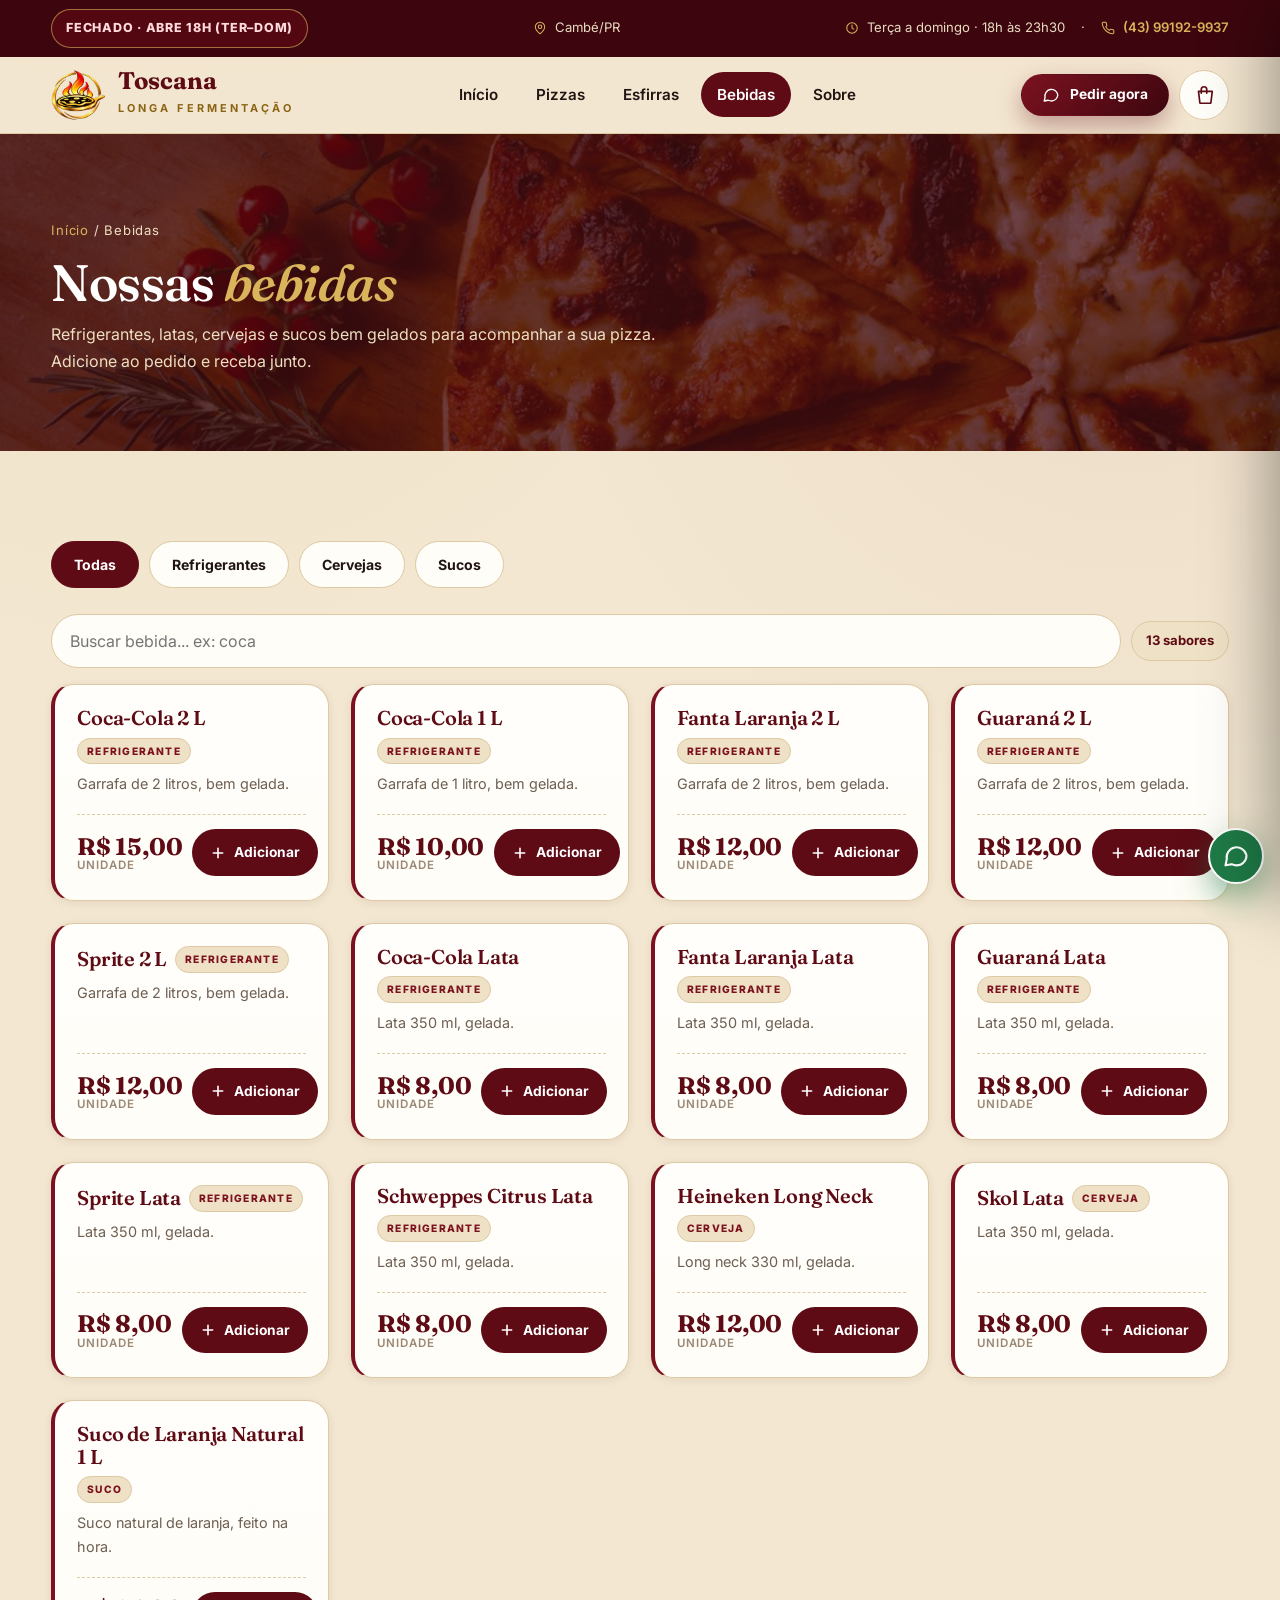
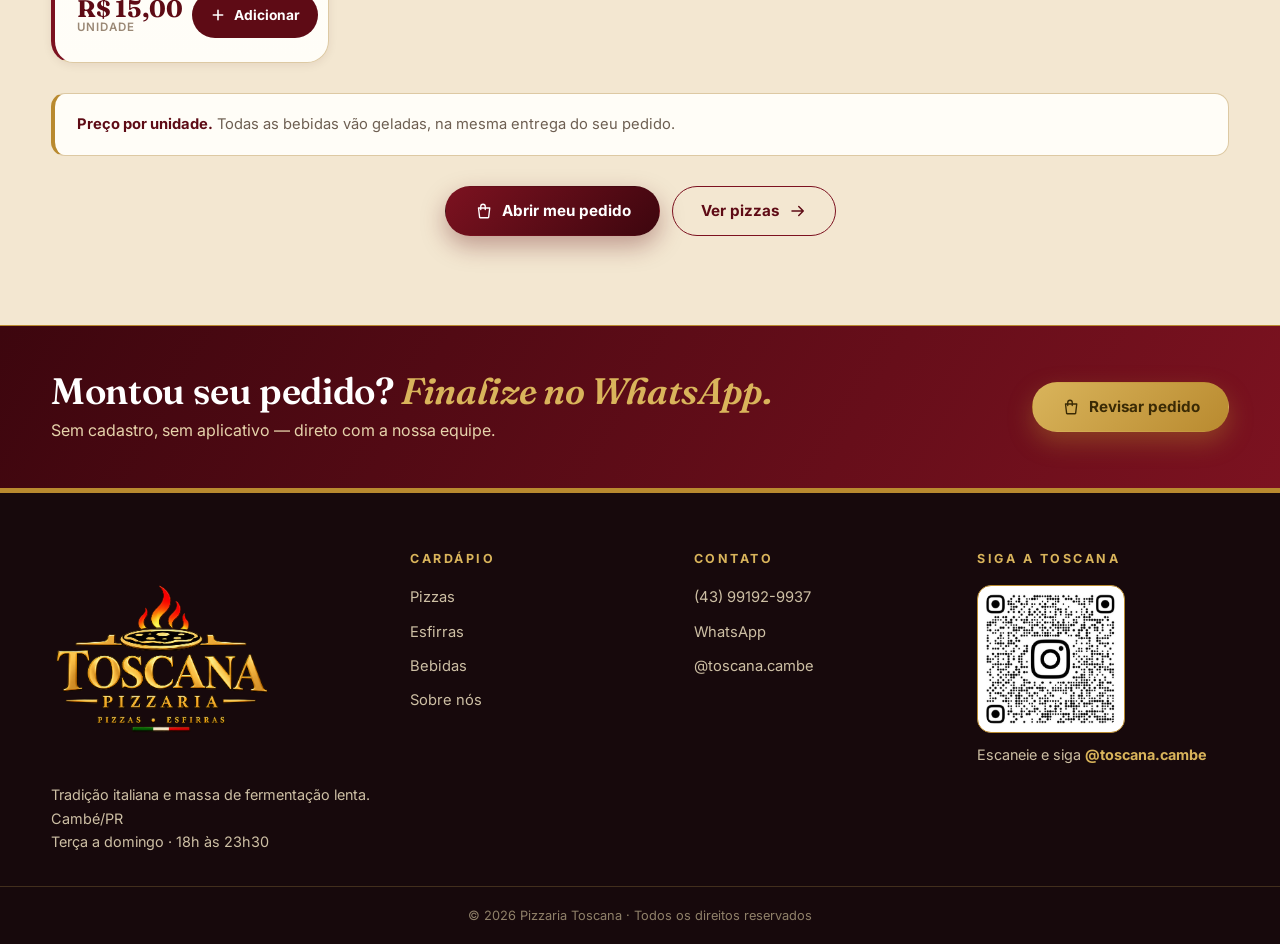
==== commit 7aa5fe78: "Correção do telefone para contato. Substituição para o telefone oficial" ====
--- a/bebidas.html
+++ b/bebidas.html
@@ -33,7 +33,7 @@
 <div class="topbar">
   <div class="container">
     <span class="topbar-item"><span class="open-badge" data-open-badge>Aberto</span></span><span class="topbar-item topbar-item--hide-mobile"><svg><use href="#i-pin"/></svg><span data-bind="address">Cambé/PR</span></span>
-    <span class="topbar-item"><svg><use href="#i-clock"/></svg><span data-bind="hours">Terça a domingo · 18h às 23h30</span>&nbsp;&nbsp;·&nbsp;&nbsp;<svg><use href="#i-phone"/></svg><a data-bind="phone-href" href="#"><span data-bind="phone">(43) 99144-3669</span></a></span>
+    <span class="topbar-item"><svg><use href="#i-clock"/></svg><span data-bind="hours">Terça a domingo · 18h às 23h30</span>&nbsp;&nbsp;·&nbsp;&nbsp;<svg><use href="#i-phone"/></svg><a data-bind="phone-href" href="#"><span data-bind="phone">(43) 99192-9937</span></a></span>
   </div>
 </div>
 
@@ -112,7 +112,7 @@
       <p style="margin-top:14px">Tradição italiana e massa de fermentação lenta.<br><span data-bind="address">Cambé/PR</span><br><span data-bind="hours">Terça a domingo · 18h às 23h30</span></p>
     </div>
     <div><h4>Cardápio</h4><ul><li><a href="/pizzas">Pizzas</a></li><li><a href="/esfirras">Esfirras</a></li><li><a href="/bebidas">Bebidas</a></li><li><a href="/sobre">Sobre nós</a></li></ul></div>
-    <div><h4>Contato</h4><ul><li><a data-bind="phone-href" href="#"><span data-bind="phone">(43) 99144-3669</span></a></li><li><a data-bind="wa" href="#">WhatsApp</a></li><li><a data-bind="ig" href="#" target="_blank" rel="noopener"><span data-bind="ig-handle">@toscana.cambe</span></a></li></ul></div>
+    <div><h4>Contato</h4><ul><li><a data-bind="phone-href" href="#"><span data-bind="phone">(43) 99192-9937</span></a></li><li><a data-bind="wa" href="#">WhatsApp</a></li><li><a data-bind="ig" href="#" target="_blank" rel="noopener"><span data-bind="ig-handle">@toscana.cambe</span></a></li></ul></div>
     <div><h4>Siga a Toscana</h4><a class="qr-card" data-bind="ig" href="#" target="_blank" rel="noopener" aria-label="Abrir o Instagram da Toscana"><img src="/assets/qrcodeig.JPG" alt="QR Code do Instagram @toscana.cambe"></a><p class="qr-caption">Escaneie e siga <strong data-bind="ig-handle">@toscana.cambe</strong></p></div>
   </div>
   <div class="footer-bottom">© <span id="ano"></span> Pizzaria Toscana · Todos os direitos reservados</div>
--- a/css/style.css
+++ b/css/style.css
@@ -16,10 +16,10 @@
   --wine-700: #7c1220;
   --wine-600: #9c1b28;
   --ember: #b3282d;
-  --cream: #faf4e8;
+  --cream: #f3e7d1;
   --paper: #fffdf7;
-  --sand: #f2e8d3;
-  --line: #e7d9be;
+  --sand: #efe1c5;
+  --line: #ddc9a3;
   --gold-700: #8a6414;
   --gold-500: #b98a2f;
   --gold-300: #d9b45b;
@@ -47,11 +47,16 @@
 html { scroll-behavior: smooth; }
 body {
   font-family: var(--font-body);
-  background: var(--cream);
+  background-color: var(--cream);
+  background-image:
+    radial-gradient(circle at 12% 8%, rgba(185, 138, 47, 0.08), transparent 42%),
+    radial-gradient(circle at 88% 26%, rgba(124, 18, 32, 0.05), transparent 46%);
+  background-attachment: fixed;
   color: var(--ink);
   line-height: 1.65;
   -webkit-font-smoothing: antialiased;
   text-rendering: optimizeLegibility;
+  overflow-x: hidden;
 }
 img { display: block; max-width: 100%; }
 a { color: inherit; }
@@ -68,7 +73,11 @@
 .ic { width: 18px; height: 18px; flex: none; }
 .section { padding-block: clamp(56px, 7vw, 96px); }
 .section--tight { padding-block: clamp(40px, 5vw, 64px); }
-.section--white { background: var(--paper); border-block: 1px solid var(--line); }
+.section--white {
+  background: linear-gradient(180deg, #fffef9, var(--paper));
+  background-image: radial-gradient(circle at 85% 0%, rgba(185, 138, 47, 0.06), transparent 40%), linear-gradient(180deg, #fffef9, var(--paper));
+  border-block: 1px solid var(--line);
+}
 .eyebrow {
   display: inline-flex; align-items: center; gap: 12px;
   font-size: 0.75rem; font-weight: 700; letter-spacing: 0.22em; text-transform: uppercase;
@@ -117,13 +126,14 @@
 
 .site-header {
   position: sticky; top: 0; z-index: 60;
-  background: rgba(250, 244, 232, 0.94);
+  background: rgba(243, 231, 209, 0.92);
   backdrop-filter: blur(14px); -webkit-backdrop-filter: blur(14px);
   border-bottom: 1px solid var(--line);
   transition: box-shadow 0.2s ease;
 }
 .site-header.is-scrolled { box-shadow: var(--shadow-md); }
-.header-inner { display: flex; align-items: center; justify-content: space-between; gap: 18px; min-height: var(--header-h); }
+.header-inner { display: flex; align-items: center; justify-content: space-between; gap: 18px; min-height: var(--header-h); min-width: 0; }
+.header-inner > * { min-width: 0; }
 .brand { display: flex; align-items: center; gap: 13px; text-decoration: none; }
 .brand-badge {
   width: 54px; height: 54px; flex: none;
@@ -216,12 +226,14 @@
 /* Cardápios usam grade fluida (sem fotos, cartas text-first) */
 [data-menu] { grid-template-columns: repeat(auto-fill, minmax(250px, 1fr)); }
 .product-card {
-  background: var(--paper); border: 1px solid var(--line); border-radius: var(--radius-lg);
-  display: flex; flex-direction: column;
+  background: linear-gradient(180deg, #fffefb, var(--paper)); border: 1px solid var(--line); border-left: 4px solid var(--wine-700);
+  border-radius: var(--radius-lg); display: flex; flex-direction: column; min-width: 0;
   box-shadow: var(--shadow-sm);
   transition: transform 0.2s ease, box-shadow 0.2s ease;
 }
 .product-card:hover { transform: translateY(-5px); box-shadow: var(--shadow-md); }
+.product-card[data-kind="especial"] { border-left-color: var(--gold-500); }
+.product-card[data-kind="doce"] { border-left-color: #c98a6e; }
 .pc-head { display: flex; flex-wrap: wrap; align-items: center; gap: 8px; }
 .pc-head h3 { font-size: 1.25rem; color: var(--wine-800); }
 .cat-tag {
@@ -230,9 +242,9 @@
   padding: 4px 9px; border-radius: 999px;
 }
 .product-card[data-kind="especial"] .cat-tag { color: var(--gold-700); }
-.product-body { padding: 20px 20px 22px; display: flex; flex-direction: column; gap: 8px; flex: 1; }
+.product-body { padding: 22px 22px 24px; display: flex; flex-direction: column; gap: 8px; flex: 1; }
 .product-desc { font-size: 0.9rem; color: var(--muted); flex: 1; }
-.size-row { display: flex; gap: 8px; margin-top: 6px; }
+.size-row { display: flex; flex-wrap: wrap; gap: 8px; margin-top: 6px; }
 .size-pill {
   border: 1px solid var(--line); background: var(--cream); color: var(--ink);
   border-radius: 999px; padding: 8px 14px; font-size: 0.8rem; font-weight: 700; cursor: pointer;
@@ -241,7 +253,7 @@
 .size-pill:hover { border-color: var(--gold-500); }
 .size-pill.is-active { background: var(--wine-800); border-color: var(--wine-800); color: #fff; }
 .product-foot { display: flex; align-items: center; justify-content: space-between; gap: 10px; margin-top: 10px; padding-top: 14px; border-top: 1px dashed var(--line); }
-.product-price { font-family: var(--font-display); font-size: 1.35rem; font-weight: 700; color: var(--wine-800); }
+.product-price { font-family: var(--font-display); font-size: 1.5rem; font-weight: 700; color: var(--wine-800); line-height: 1.05; letter-spacing: -0.01em; }
 .product-price small { display: block; font-family: var(--font-body); font-size: 0.72rem; font-weight: 600; color: var(--faint); text-transform: uppercase; letter-spacing: 0.08em; }
 .add-btn {
   display: inline-flex; align-items: center; gap: 8px;
@@ -364,7 +376,7 @@
 .drawer-items { flex: 1; overflow-y: auto; padding: 18px; display: flex; flex-direction: column; gap: 12px; }
 .cart-empty { text-align: center; padding: 56px 20px; color: var(--muted); }
 .cart-empty svg { width: 52px; height: 52px; color: var(--line); margin: 0 auto 14px; }
-.cart-item { background: var(--paper); border: 1px solid var(--line); border-radius: var(--radius); padding: 12px; display: grid; grid-template-columns: 1fr auto; gap: 12px; align-items: center; }
+.cart-item { background: var(--paper); border: 1px solid var(--line); border-left: 4px solid var(--wine-700); border-radius: var(--radius); padding: 12px 14px; display: grid; grid-template-columns: 1fr auto; gap: 12px; align-items: center; }
 .cart-item h4 { font-family: var(--font-body); font-size: 0.9rem; font-weight: 700; color: var(--wine-800); }
 .cart-item .meta { font-size: 0.78rem; color: var(--muted); }
 .qty { display: inline-flex; align-items: center; gap: 10px; margin-top: 8px; }
@@ -476,15 +488,16 @@
 }
 /* ---------- 16b. Mobile — cards compactos 2 colunas ---------- */
 @media (max-width: 680px) and (min-width: 381px) {
-  .grid--4, .grid--3 { grid-template-columns: repeat(2, 1fr); gap: 12px; }
-  .product-body { padding: 14px; gap: 6px; }
-  .product-body h3 { font-size: 1.02rem; line-height: 1.2; }
+  .grid--4, .grid--3, [data-menu] { grid-template-columns: repeat(2, minmax(0, 1fr)); gap: 12px; }
+  .product-card { border-left-width: 3px; }
+  .product-body { padding: 12px; gap: 6px; min-width: 0; }
+  .product-body h3 { font-size: 0.98rem; line-height: 1.2; }
   .product-desc { font-size: 0.8rem; line-height: 1.45; display: -webkit-box; -webkit-line-clamp: 3; -webkit-box-orient: vertical; overflow: hidden; }
-  .price-list { font-size: 0.72rem; }
-  .product-price { font-size: 1.1rem; }
-  .add-btn { padding: 10px 12px; font-size: 0.8rem; }
-  .product-foot { gap: 8px; }
-  .size-pill { padding: 8px 12px; font-size: 0.76rem; }
+  .price-list { font-size: 0.7rem; overflow-wrap: anywhere; }
+  .size-pill { padding: 6px 9px; font-size: 0.72rem; }
+  .product-price { font-size: 1.05rem; }
+  .add-btn { padding: 8px 10px; font-size: 0.74rem; }
+  .product-foot { gap: 6px; }
 }
 @media (max-width: 680px) {
   :root { --header-h: 60px; }
